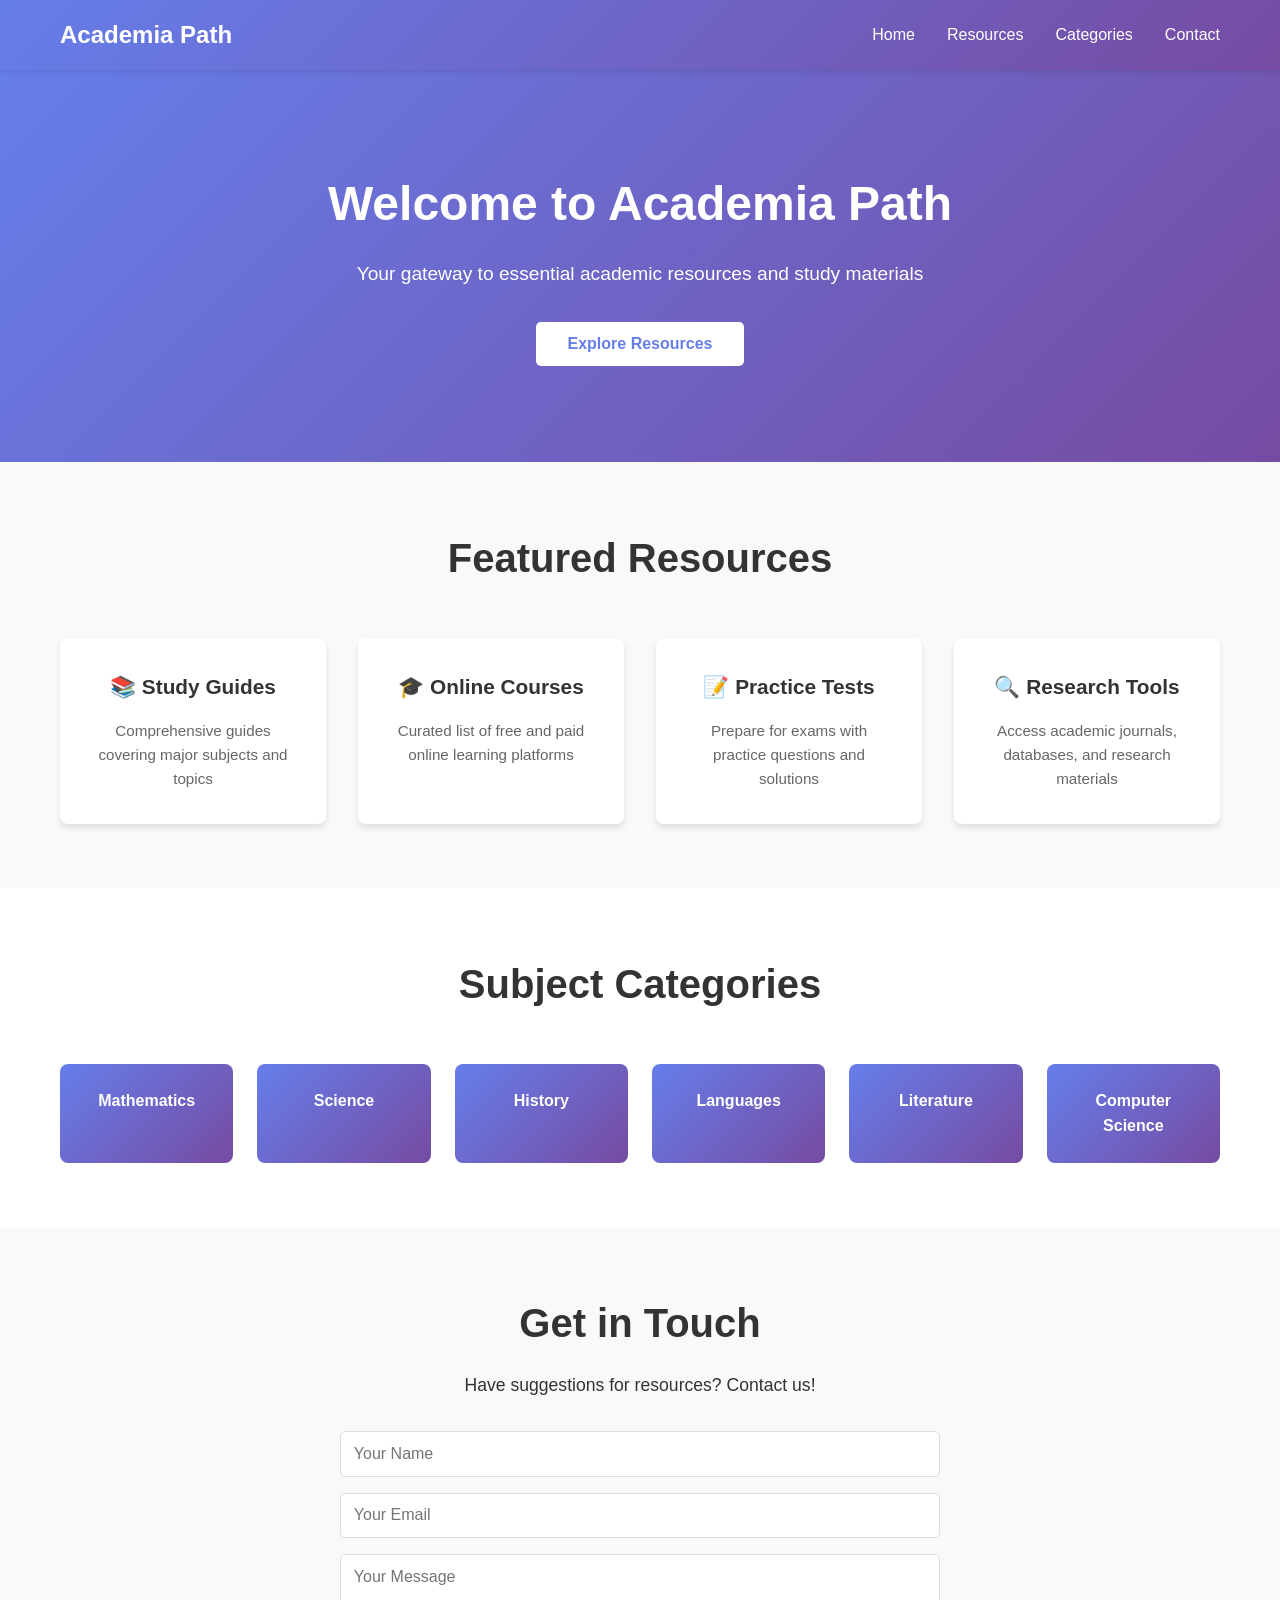
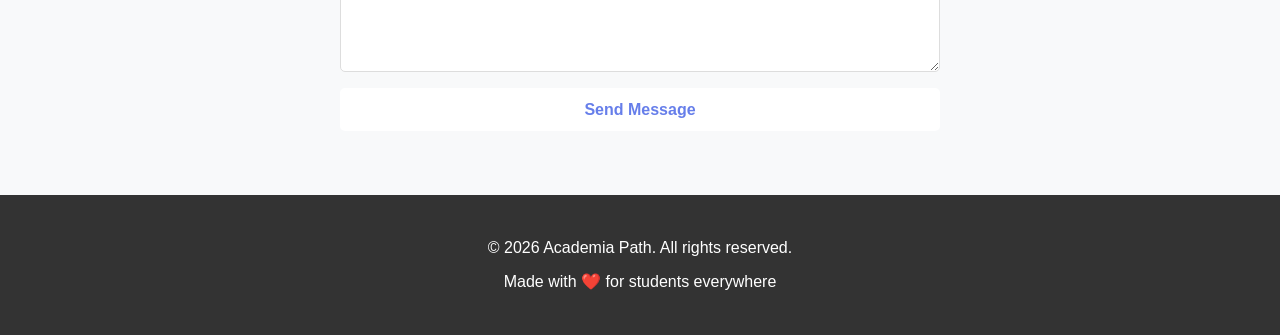
==== index.html @ 80c2e3b3 "Initial commit: Add website files (index.html, style.css, README.md)" ====
<!DOCTYPE html>
<html lang="en">
<head>
    <meta charset="UTF-8">
    <meta name="viewport" content="width=device-width, initial-scale=1.0">
    <title>Academia Path - Academic Resources for Students</title>
    <link rel="stylesheet" href="style.css">
</head>
<body>
    <!-- Navigation -->
    <nav class="navbar">
        <div class="container">
            <div class="logo">Academia Path</div>
            <ul class="nav-links">
                <li><a href="#home">Home</a></li>
                <li><a href="#resources">Resources</a></li>
                <li><a href="#categories">Categories</a></li>
                <li><a href="#contact">Contact</a></li>
            </ul>
        </div>
    </nav>

    <!-- Hero Section -->
    <section id="home" class="hero">
        <div class="container">
            <h1>Welcome to Academia Path</h1>
            <p>Your gateway to essential academic resources and study materials</p>
            <button class="btn">Explore Resources</button>
        </div>
    </section>

    <!-- Resources Section -->
    <section id="resources" class="resources">
        <div class="container">
            <h2>Featured Resources</h2>
            <div class="resource-grid">
                <div class="resource-card">
                    <h3>📚 Study Guides</h3>
                    <p>Comprehensive guides covering major subjects and topics</p>
                </div>
                <div class="resource-card">
                    <h3>🎓 Online Courses</h3>
                    <p>Curated list of free and paid online learning platforms</p>
                </div>
                <div class="resource-card">
                    <h3>📝 Practice Tests</h3>
                    <p>Prepare for exams with practice questions and solutions</p>
                </div>
                <div class="resource-card">
                    <h3>🔍 Research Tools</h3>
                    <p>Access academic journals, databases, and research materials</p>
                </div>
            </div>
        </div>
    </section>

    <!-- Categories Section -->
    <section id="categories" class="categories">
        <div class="container">
            <h2>Subject Categories</h2>
            <div class="category-list">
                <div class="category-item">Mathematics</div>
                <div class="category-item">Science</div>
                <div class="category-item">History</div>
                <div class="category-item">Languages</div>
                <div class="category-item">Literature</div>
                <div class="category-item">Computer Science</div>
            </div>
        </div>
    </section>

    <!-- Contact Section -->
    <section id="contact" class="contact">
        <div class="container">
            <h2>Get in Touch</h2>
            <p>Have suggestions for resources? Contact us!</p>
            <form class="contact-form">
                <input type="text" placeholder="Your Name" required>
                <input type="email" placeholder="Your Email" required>
                <textarea placeholder="Your Message" rows="5" required></textarea>
                <button type="submit" class="btn">Send Message</button>
            </form>
        </div>
    </section>

    <!-- Footer -->
    <footer class="footer">
        <div class="container">
            <p>&copy; 2026 Academia Path. All rights reserved.</p>
            <p>Made with ❤️ for students everywhere</p>
        </div>
    </footer>
</body>
</html>
---- style.css ----
/* General Styles */
* {
    margin: 0;
    padding: 0;
    box-sizing: border-box;
}

body {
    font-family: 'Segoe UI', Tahoma, Geneva, Verdana, sans-serif;
    line-height: 1.6;
    color: #333;
}

.container {
    max-width: 1200px;
    margin: 0 auto;
    padding: 0 20px;
}

/* Navigation */
.navbar {
    background: linear-gradient(135deg, #667eea 0%, #764ba2 100%);
    color: white;
    padding: 1rem 0;
    position: sticky;
    top: 0;
    box-shadow: 0 2px 5px rgba(0,0,0,0.1);
}

.navbar .container {
    display: flex;
    justify-content: space-between;
    align-items: center;
}

.logo {
    font-size: 1.5rem;
    font-weight: bold;
}

.nav-links {
    display: flex;
    list-style: none;
    gap: 2rem;
}

.nav-links a {
    color: white;
    text-decoration: none;
    transition: opacity 0.3s;
}

.nav-links a:hover {
    opacity: 0.8;
}

/* Hero Section */
.hero {
    background: linear-gradient(135deg, #667eea 0%, #764ba2 100%);
    color: white;
    padding: 6rem 2rem;
    text-align: center;
}

.hero h1 {
    font-size: 3rem;
    margin-bottom: 1rem;
}

.hero p {
    font-size: 1.2rem;
    margin-bottom: 2rem;
}

/* Button */
.btn {
    background-color: #fff;
    color: #667eea;
    padding: 0.8rem 2rem;
    border: none;
    border-radius: 5px;
    font-size: 1rem;
    font-weight: bold;
    cursor: pointer;
    transition: transform 0.3s, box-shadow 0.3s;
}

.btn:hover {
    transform: translateY(-2px);
    box-shadow: 0 5px 15px rgba(0,0,0,0.2);
}

/* Resources Section */
.resources {
    padding: 4rem 2rem;
    background-color: #f8f9fa;
}

.resources h2 {
    text-align: center;
    font-size: 2.5rem;
    margin-bottom: 3rem;
    color: #333;
}

.resource-grid {
    display: grid;
    grid-template-columns: repeat(auto-fit, minmax(250px, 1fr));
    gap: 2rem;
}

.resource-card {
    background: white;
    padding: 2rem;
    border-radius: 8px;
    box-shadow: 0 4px 6px rgba(0,0,0,0.1);
    transition: transform 0.3s, box-shadow 0.3s;
    text-align: center;
}

.resource-card:hover {
    transform: translateY(-5px);
    box-shadow: 0 8px 12px rgba(0,0,0,0.15);
}

.resource-card h3 {
    margin-bottom: 1rem;
    font-size: 1.3rem;
}

.resource-card p {
    color: #666;
    font-size: 0.95rem;
}

/* Categories Section */
.categories {
    padding: 4rem 2rem;
}

.categories h2 {
    text-align: center;
    font-size: 2.5rem;
    margin-bottom: 3rem;
    color: #333;
}

.category-list {
    display: grid;
    grid-template-columns: repeat(auto-fit, minmax(150px, 1fr));
    gap: 1.5rem;
}

.category-item {
    background: linear-gradient(135deg, #667eea 0%, #764ba2 100%);
    color: white;
    padding: 1.5rem;
    border-radius: 8px;
    text-align: center;
    font-weight: bold;
    cursor: pointer;
    transition: transform 0.3s;
}

.category-item:hover {
    transform: scale(1.05);
}

/* Contact Section */
.contact {
    padding: 4rem 2rem;
    background-color: #f8f9fa;
}

.contact h2 {
    text-align: center;
    font-size: 2.5rem;
    margin-bottom: 1rem;
    color: #333;
}

.contact p {
    text-align: center;
    margin-bottom: 2rem;
    font-size: 1.1rem;
}

.contact-form {
    max-width: 600px;
    margin: 0 auto;
    display: flex;
    flex-direction: column;
    gap: 1rem;
}

.contact-form input,
.contact-form textarea {
    padding: 0.8rem;
    border: 1px solid #ddd;
    border-radius: 5px;
    font-size: 1rem;
    font-family: inherit;
}

.contact-form input:focus,
.contact-form textarea:focus {
    outline: none;
    border-color: #667eea;
    box-shadow: 0 0 5px rgba(102, 126, 234, 0.3);
}

/* Footer */
.footer {
    background-color: #333;
    color: white;
    padding: 2rem;
    text-align: center;
}

.footer p {
    margin: 0.5rem 0;
}

/* Responsive Design */
@media (max-width: 768px) {
    .nav-links {
        gap: 1rem;
        font-size: 0.9rem;
    }

    .hero h1 {
        font-size: 2rem;
    }

    .hero p {
        font-size: 1rem;
    }

    .resources h2,
    .categories h2,
    .contact h2 {
        font-size: 2rem;
    }
}
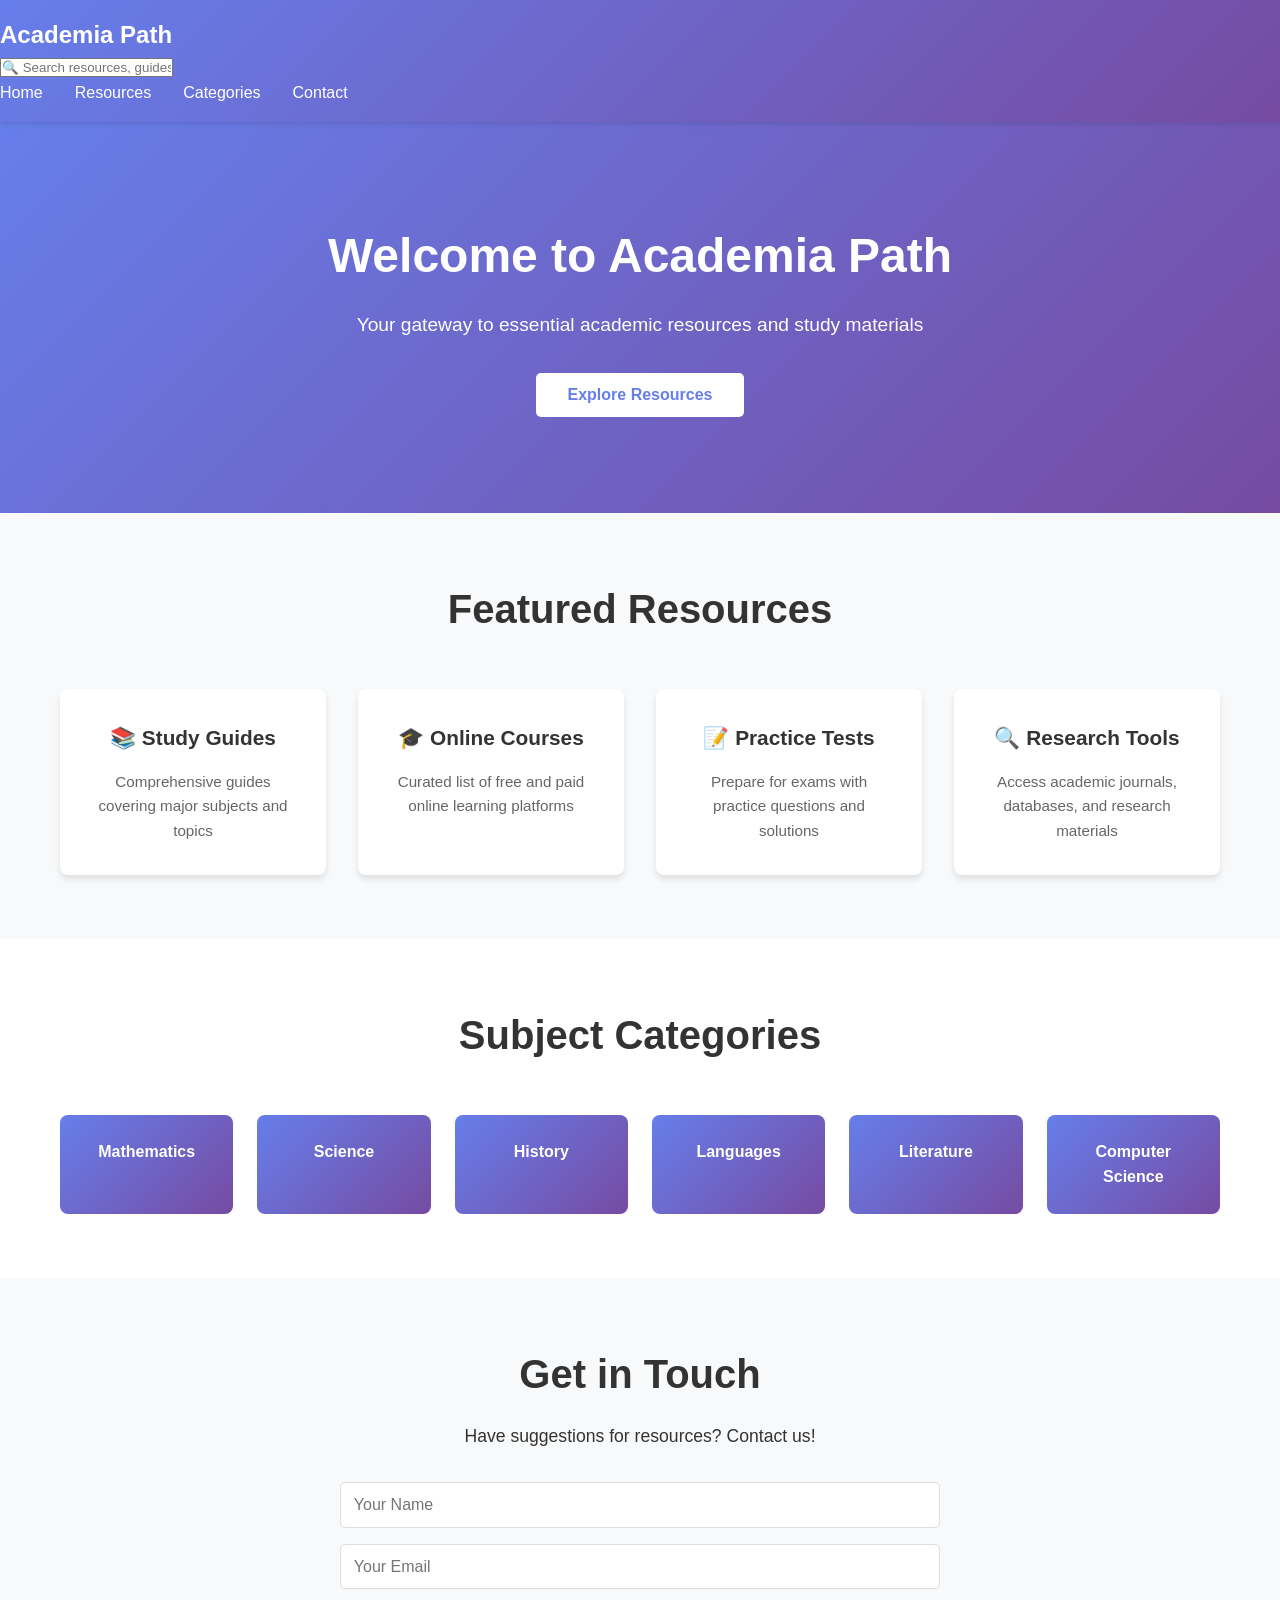
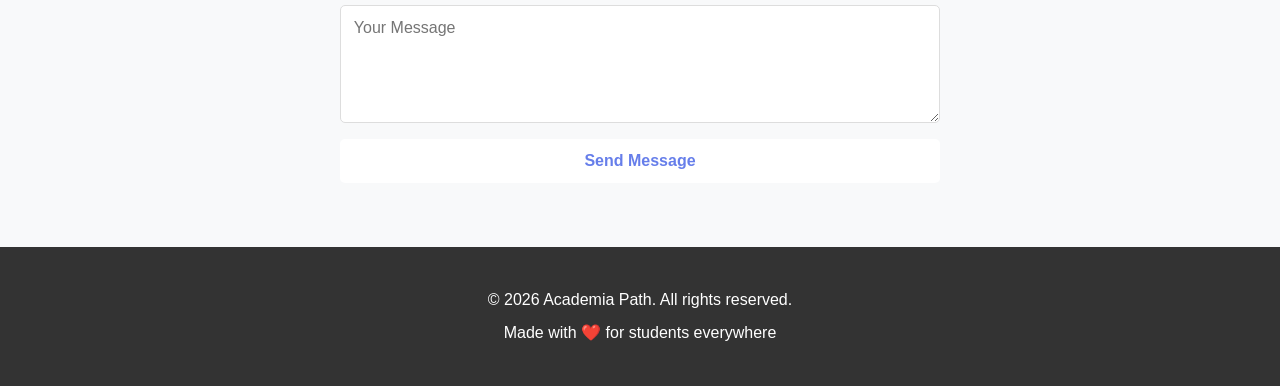
==== commit 89653e55: "Update navbar with centered search bar and side navigation" ====
--- a/index.html
+++ b/index.html
@@ -9,8 +9,13 @@
 <body>
     <!-- Navigation -->
     <nav class="navbar">
-        <div class="container">
+        <div class="nav-container">
             <div class="logo">Academia Path</div>
+            
+            <div class="search-bar">
+                <input type="text" placeholder="🔍 Search resources, guides, courses...">
+            </div>
+            
             <ul class="nav-links">
                 <li><a href="#home">Home</a></li>
                 <li><a href="#resources">Resources</a></li>
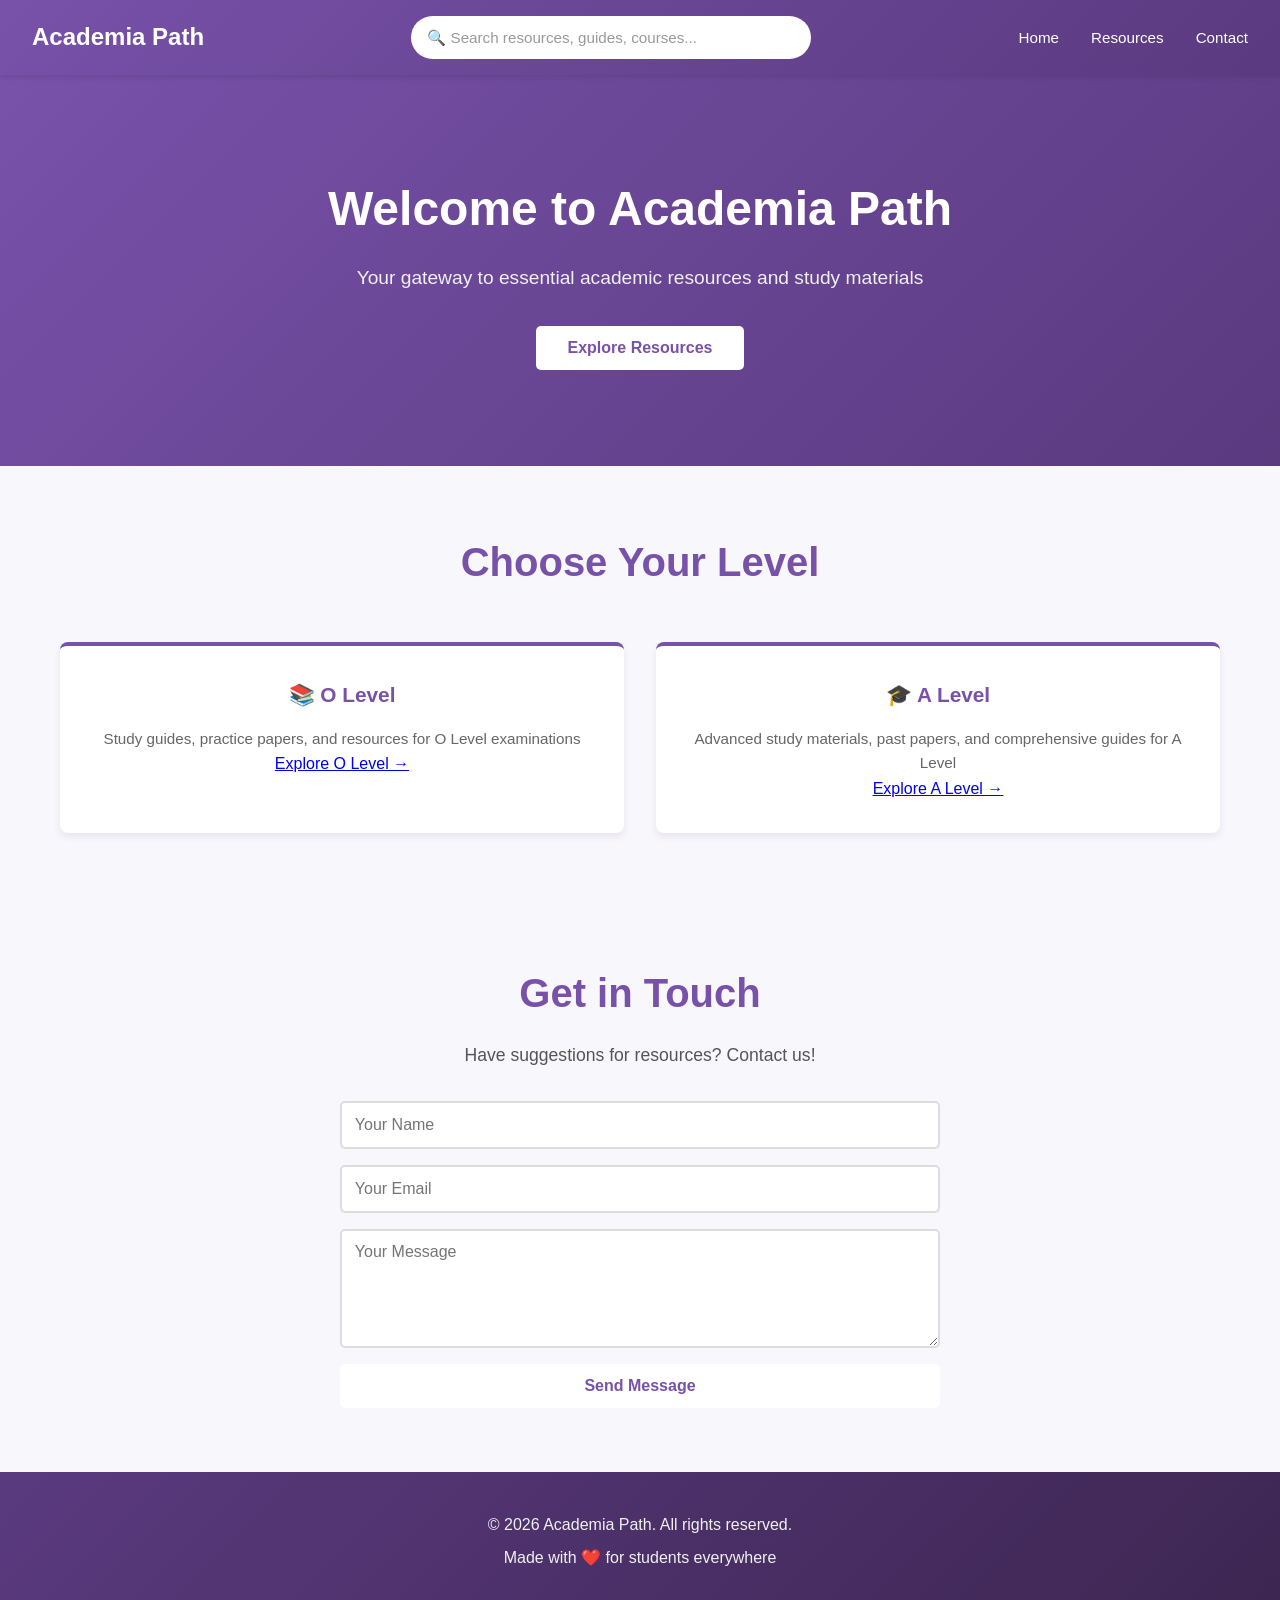
==== commit 0cbaada0: "Simplify main page to show only O Level and A Level categories" ====
--- a/index.html
+++ b/index.html
@@ -19,7 +19,6 @@
             <ul class="nav-links">
                 <li><a href="#home">Home</a></li>
                 <li><a href="#resources">Resources</a></li>
-                <li><a href="#categories">Categories</a></li>
                 <li><a href="#contact">Contact</a></li>
             </ul>
         </div>
@@ -37,39 +36,18 @@
     <!-- Resources Section -->
     <section id="resources" class="resources">
         <div class="container">
-            <h2>Featured Resources</h2>
+            <h2>Choose Your Level</h2>
             <div class="resource-grid">
                 <div class="resource-card">
-                    <h3>📚 Study Guides</h3>
-                    <p>Comprehensive guides covering major subjects and topics</p>
+                    <h3>📚 O Level</h3>
+                    <p>Study guides, practice papers, and resources for O Level examinations</p>
+                    <a href="o-level.html" class="card-link">Explore O Level →</a>
                 </div>
                 <div class="resource-card">
-                    <h3>🎓 Online Courses</h3>
-                    <p>Curated list of free and paid online learning platforms</p>
+                    <h3>🎓 A Level</h3>
+                    <p>Advanced study materials, past papers, and comprehensive guides for A Level</p>
+                    <a href="a-level.html" class="card-link">Explore A Level →</a>
                 </div>
-                <div class="resource-card">
-                    <h3>📝 Practice Tests</h3>
-                    <p>Prepare for exams with practice questions and solutions</p>
-                </div>
-                <div class="resource-card">
-                    <h3>🔍 Research Tools</h3>
-                    <p>Access academic journals, databases, and research materials</p>
-                </div>
-            </div>
-        </div>
-    </section>
-
-    <!-- Categories Section -->
-    <section id="categories" class="categories">
-        <div class="container">
-            <h2>Subject Categories</h2>
-            <div class="category-list">
-                <div class="category-item">Mathematics</div>
-                <div class="category-item">Science</div>
-                <div class="category-item">History</div>
-                <div class="category-item">Languages</div>
-                <div class="category-item">Literature</div>
-                <div class="category-item">Computer Science</div>
             </div>
         </div>
     </section>
--- a/style.css
+++ b/style.css
@@ -19,35 +19,67 @@
 
 /* Navigation */
 .navbar {
-    background: linear-gradient(135deg, #667eea 0%, #764ba2 100%);
+    background: linear-gradient(135deg, #7851A9 0%, #5a3a7f 100%);
     color: white;
-    padding: 1rem 0;
+    padding: 1rem 2rem;
     position: sticky;
     top: 0;
     box-shadow: 0 2px 5px rgba(0,0,0,0.1);
 }
 
-.navbar .container {
+.nav-container {
+    max-width: 1400px;
+    margin: 0 auto;
     display: flex;
     justify-content: space-between;
     align-items: center;
+    gap: 2rem;
 }
 
 .logo {
     font-size: 1.5rem;
     font-weight: bold;
+    white-space: nowrap;
+    min-width: 150px;
+    color: #ffffff;
+}
+
+.search-bar {
+    flex: 1;
+    max-width: 400px;
+}
+
+.search-bar input {
+    width: 100%;
+    padding: 0.8rem 1rem;
+    border: none;
+    border-radius: 25px;
+    font-size: 0.95rem;
+    background-color: #ffffff;
+    color: #333;
+}
+
+.search-bar input::placeholder {
+    color: #999;
+}
+
+.search-bar input:focus {
+    outline: none;
+    box-shadow: 0 0 8px rgba(255, 255, 255, 0.3);
 }
 
 .nav-links {
     display: flex;
     list-style: none;
     gap: 2rem;
+    white-space: nowrap;
 }
 
 .nav-links a {
-    color: white;
+    color: #ffffff;
     text-decoration: none;
     transition: opacity 0.3s;
+    font-size: 0.95rem;
 }
 
 .nav-links a:hover {
@@ -56,7 +88,7 @@
 
 /* Hero Section */
 .hero {
-    background: linear-gradient(135deg, #667eea 0%, #764ba2 100%);
+    background: linear-gradient(135deg, #7851A9 0%, #5a3a7f 100%);
     color: white;
     padding: 6rem 2rem;
     text-align: center;
@@ -65,42 +97,45 @@
 .hero h1 {
     font-size: 3rem;
     margin-bottom: 1rem;
+    color: #ffffff;
 }
 
 .hero p {
     font-size: 1.2rem;
     margin-bottom: 2rem;
+    color: #f0f0f0;
 }
 
 /* Button */
 .btn {
-    background-color: #fff;
-    color: #667eea;
+    background-color: #ffffff;
+    color: #7851A9;
     padding: 0.8rem 2rem;
     border: none;
     border-radius: 5px;
     font-size: 1rem;
     font-weight: bold;
     cursor: pointer;
-    transition: transform 0.3s, box-shadow 0.3s;
+    transition: transform 0.3s, box-shadow 0.3s, background-color 0.3s;
 }
 
 .btn:hover {
     transform: translateY(-2px);
     box-shadow: 0 5px 15px rgba(0,0,0,0.2);
+    background-color: #f5f5f5;
 }
 
 /* Resources Section */
 .resources {
     padding: 4rem 2rem;
-    background-color: #f8f9fa;
+    background-color: #f8f7fb;
 }
 
 .resources h2 {
     text-align: center;
     font-size: 2.5rem;
     margin-bottom: 3rem;
-    color: #333;
+    color: #7851A9;
 }
 
 .resource-grid {
@@ -113,19 +148,21 @@
     background: white;
     padding: 2rem;
     border-radius: 8px;
-    box-shadow: 0 4px 6px rgba(0,0,0,0.1);
+    box-shadow: 0 4px 6px rgba(120, 81, 169, 0.1);
     transition: transform 0.3s, box-shadow 0.3s;
     text-align: center;
+    border-top: 4px solid #7851A9;
 }
 
 .resource-card:hover {
     transform: translateY(-5px);
-    box-shadow: 0 8px 12px rgba(0,0,0,0.15);
+    box-shadow: 0 8px 12px rgba(120, 81, 169, 0.2);
 }
 
 .resource-card h3 {
     margin-bottom: 1rem;
     font-size: 1.3rem;
+    color: #7851A9;
 }
 
 .resource-card p {
@@ -136,13 +173,14 @@
 /* Categories Section */
 .categories {
     padding: 4rem 2rem;
+    background-color: #ffffff;
 }
 
 .categories h2 {
     text-align: center;
     font-size: 2.5rem;
     margin-bottom: 3rem;
-    color: #333;
+    color: #7851A9;
 }
 
 .category-list {
@@ -152,37 +190,39 @@
 }
 
 .category-item {
-    background: linear-gradient(135deg, #667eea 0%, #764ba2 100%);
+    background: linear-gradient(135deg, #7851A9 0%, #5a3a7f 100%);
     color: white;
     padding: 1.5rem;
     border-radius: 8px;
     text-align: center;
     font-weight: bold;
     cursor: pointer;
-    transition: transform 0.3s;
+    transition: transform 0.3s, box-shadow 0.3s;
 }
 
 .category-item:hover {
     transform: scale(1.05);
+    box-shadow: 0 5px 15px rgba(120, 81, 169, 0.3);
 }
 
 /* Contact Section */
 .contact {
     padding: 4rem 2rem;
-    background-color: #f8f9fa;
+    background-color: #f8f7fb;
 }
 
 .contact h2 {
     text-align: center;
     font-size: 2.5rem;
     margin-bottom: 1rem;
-    color: #333;
+    color: #7851A9;
 }
 
 .contact p {
     text-align: center;
     margin-bottom: 2rem;
     font-size: 1.1rem;
+    color: #555;
 }
 
 .contact-form {
@@ -196,7 +236,7 @@
 .contact-form input,
 .contact-form textarea {
     padding: 0.8rem;
-    border: 1px solid #ddd;
+    border: 2px solid #ddd;
     border-radius: 5px;
     font-size: 1rem;
     font-family: inherit;
@@ -205,13 +245,13 @@
 .contact-form input:focus,
 .contact-form textarea:focus {
     outline: none;
-    border-color: #667eea;
-    box-shadow: 0 0 5px rgba(102, 126, 234, 0.3);
+    border-color: #7851A9;
+    box-shadow: 0 0 5px rgba(120, 81, 169, 0.3);
 }
 
 /* Footer */
 .footer {
-    background-color: #333;
+    background: linear-gradient(135deg, #5a3a7f 0%, #3d2652 100%);
     color: white;
     padding: 2rem;
     text-align: center;
@@ -219,13 +259,32 @@
 
 .footer p {
     margin: 0.5rem 0;
+    color: #f0f0f0;
 }
 
 /* Responsive Design */
 @media (max-width: 768px) {
+    .nav-container {
+        flex-wrap: wrap;
+        gap: 1rem;
+    }
+
+    .logo {
+        min-width: auto;
+        flex-basis: 100%;
+        text-align: center;
+    }
+
+    .search-bar {
+        flex-basis: 100%;
+        max-width: 100%;
+    }
+
     .nav-links {
         gap: 1rem;
         font-size: 0.9rem;
+        flex-basis: 100%;
+        justify-content: center;
     }
 
     .hero h1 {
